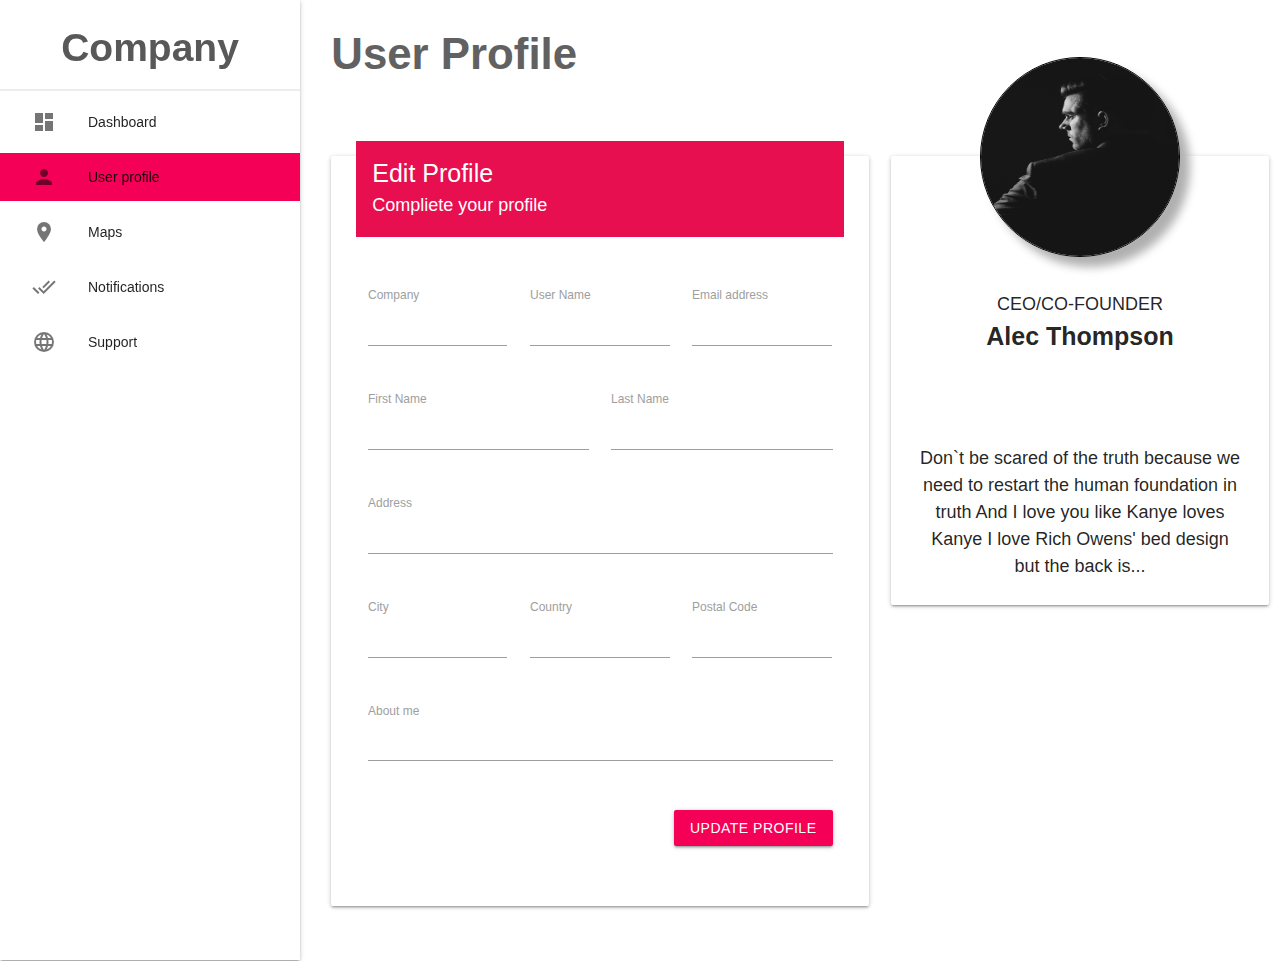
==== index2.html @ bf2321f1 "Add Main part" ====
<!DOCTYPE html>
<html lang="en">

<head>
    <meta charset="UTF-8">
    <meta http-equiv="X-UA-Compatible" content="IE=edge">
    <meta name="viewport" content="width=device-width, initial-scale=1.0">
    <title>User_Profile</title>
    <link rel="stylesheet" href="https://cdnjs.cloudflare.com/ajax/libs/materialize/1.0.0/css/materialize.min.css">
    <link href="https://fonts.googleapis.com/icon?family=Material+Icons" rel="stylesheet">
    <link rel="stylesheet" href="./style.css">
</head>

<body>
    <main>
        <div class="row">
            <div class="col m3 l3">
                <ul id="slide-out" class="sidenav sidenav-fixed show-on-medium-and-up">
                    <li class="caption">Company</li>
                    <li><a href="./index.html"><i class="material-icons">dashboard</i>Dashboard</a></li>
                    <li class="active pink accent-3"><a href="./index2.html"><i class="material-icons">person</i>User
                            profile</a></li>
                    <li><a href="#!"><i class="material-icons">location_on</i>Maps</a></li>
                    <li><a href="#!"><i class="material-icons">done_all</i>Notifications</a></li>
                    <li><a href="#!"><i class="material-icons">language</i>Support</a></li>
                </ul>
                <a href="#" data-target="slide-out"
                    class="sidenav-trigger grey-text show-on-medium-and-down hide-on-large-only"><i
                        class="material-icons medium">menu</i></a>
            </div>
            <div class="col s12 m12 l12">
                <div class="row">
                    <div class="col s12 m12 l12">
                        <h3 class="grey-text text-darken-2">User Profile</h3>
                    </div>
                </div>
                <div class="row d-flex-reverse">
                    <div class="col s12 m12 l7">
                        <div class="card card-info">
                            <div class="card-content">
                                <span class="card-title title8"><p class="fs-2 white-text">Edit Profile</p><p class="fs-1 white-text">Compliete your profile</p></span>
                                <form class="col s12">
                                    <div class="row">
                                      <div class="input-field col s4">
                                        <input placeholder="" id="company" type="text" class="validate">
                                        <label for="company">Company</label>
                                      </div>
                                      <div class="input-field col s4">
                                        <input placeholder="" id="user_name" type="text" class="validate">
                                        <label for="user_name">User Name</label>
                                      </div>
                                      <div class="input-field col s4">
                                        <input placeholder="" id="e-mail" type="email" class="validate">
                                        <label for="e-mail">Email address</label>
                                      </div>
                                    </div>
                                    <div class="row">
                                      <div class="input-field col s6">
                                          <input placeholder="" id="first_name" type="text" class="validate">
                                          <label for="first_name">First Name</label>
                                      </div>
                                      <div class="input-field col s6">
                                        <input placeholder="" id="last_name" type="text" class="validate">
                                        <label for="last_name">Last Name</label>
                                    </div>
                                    </div>
                                    <div class="row">
                                        <div class="input-field col s12">
                                            <input placeholder="" id="address" type="text" class="validate">
                                            <label for="address">Address</label>
                                        </div>
                                    </div>
                                    <div class="row">
                                        <div class="input-field col s4">
                                          <input placeholder="" id="city" type="text" class="validate">
                                          <label for="city">City</label>
                                        </div>
                                        <div class="input-field col s4">
                                          <input placeholder="" id="country" type="text" class="validate">
                                          <label for="country">Country</label>
                                        </div>
                                        <div class="input-field col s4">
                                          <input placeholder="" id="code" type="text" class="validate">
                                          <label for="code">Postal Code</label>
                                        </div>
                                      </div>
                                      <div class="row">
                                        <div class="input-field col s12">
                                          <textarea placeholder="" id="textarea1" class="materialize-textarea" ></textarea>
                                          <label for="textarea1">About me</label>
                                        </div>
                                      </div>
                                      <a class="waves-effect waves-light btn right pink accent-3">UPDATE PROFILE</a>
                                </form>
                            </div>
                            </div>
                    </div>
                    <div class="col s12 m12 l5">
                        <div class="card card-profile">
                            <div class="card-image">
                                <img src="./drew-hays-Kt8eGw8_S8Y-unsplash.jpg">
                            </div>
                            <div class="card-content">
                                <div class="name">
                                    <p class="fs-1">CEO/CO-FOUNDER</p>
                                    <p class="fs-2 fw-600">Alec Thompson</p>
                                </div>
                                <p class="fs-1 center-align">Don`t be scared of the truth because we need to restart the human foundation in truth
                                    And I love you like Kanye loves Kanye I love Rich Owens' bed design but the back
                                    is...</p>
                            </div>
                        </div>

                    </div>
                </div>






            </div>
        </div>
    </main>




    <script src="https://cdnjs.cloudflare.com/ajax/libs/materialize/1.0.0/js/materialize.min.js"></script>
    <script src="./nav.js"></script>
</body>

</html>
---- style.css ----
*{
    padding: 0;
    margin: 0;
}
header, main, footer {
    padding-left: 320px;
}
@media only screen and (max-width : 992px) {
    header, main, footer {
      padding-left: 0px;
    }
}
@media (max-width: 992px){
    .d-flex-reverse{
        display: flex;
        flex-direction: column-reverse;
    }
    .card-profile{
        margin-top: 50px;
    }
    .card-info{
        margin-top: 50px;
    }
}
.w-100{
    width: 100%;
}
.w-90{
    width: 90%;
}
.w-75{
    width: 75%;
}
.d-flex{
    display: flex;
    align-items: center;
}
.d-flex-between{
    display: flex;
    align-items: center;
    justify-content: space-between;
}
li.caption{
    display: flex;
    justify-content: center;
    font-size: 39px;
    font-weight: 600;
    padding-top: 17px;
    padding-bottom: 17px;
    border-bottom: 2px solid rgba(192, 192, 192, 0.293);
    color: rgb(88, 88, 88);
}
#slide-out li{
    margin-top: 7px;
    margin-bottom: 7px;
}
h3{
    margin-bottom: 50px;
    font-weight: 600;
}
.card{
    padding: 1px;
}
.title1{
    padding: 17px;
    border: 1px solid rgb(1, 164, 1);
    background-color:rgb(1, 164, 1);
    position: relative;
    top: -40px;
    left: -10px;
}
.title2{
    padding: 17px;
    border: 1px solid rgb(255, 200, 0);
    background-color:  rgb(255, 200, 0);
    position: relative;
    top: -40px;
    left: -10px;
}
.title3{
    padding: 17px;
    border: 1px solid rgb(0, 0, 193);
    background-color: rgb(0, 0, 193);
    position: relative;
    top: -40px;
    left: -10px;
}
.title4{
    padding: 17px;
    border: 1px solid  rgb(220, 25, 90);
    background-color: rgb(220, 25, 90);
    position: relative;
    top: -40px;
    left: -10px;
}
.title5{
    padding: 15px;
    border: 1px solid rgb(1, 164, 1);
    background-color:rgb(1, 164, 1);
    position: relative;
    top: -40px;
    left: 0px;
}
.title6{
    padding: 15px;
    border: 1px solid rgb(255, 200, 0);
    background-color:  rgb(255, 200, 0);
    position: relative;
    top: -40px;
    left: 0px;
}
.title7{
    padding: 15px;
    border: 1px solid rgb(0, 0, 193);
    background-color: rgb(0, 0, 193);
    position: relative;
    top: -40px;
    left: 0px;
}
.title8{
    padding: 15px;
    border: 1px solid rgb(231, 15, 80);
    background-color: rgb(231, 15, 80);
    position: relative;
    top: -40px;
    left: 0px;
}
.title5 img,
.title6 img,
.title7 img{
    width: 100%;
}
.card-footer{
    border-top: 1px solid silver;
    padding: 5px;
    display: flex;
    align-items: center;
}
.card-footer a > span{
    padding-left: 5px;
    padding-right: 5px;
}

nav{
    background-color:  rgb(255, 200, 0);
    position: relative;
    top: -40px;
    padding-left: 30px;
}
.p-left{
    padding-left: 50px;
}
.p-right{
    padding-right: 50px;
}
.fs-1{
    font-size: 18px;
}
.fs-2{
    font-size: 25px;
}
.fw-600{
    font-weight: 600;
}
.p-foot{
    padding-left: 15px;
    padding-right: 15px;
}
/* .card-profile{
    margin-top: 50px;
} */
.card-info{
    height: 750px;
}
.card-image{
    width: 200px;
    height: 200px;
    margin: 0 auto;
    overflow: hidden;
    border: 1px solid black;
    border-radius: 50%;
    position: relative;
    top: -100px;
    box-shadow: 10px 10px 10px rgb(176, 176, 176);
}
.card-image img{
    border-radius: 50%;
    width: 100%;
    max-width: 100%;
    height: 100%;
    margin: 0 auto;
}
.name{
    display: flex;
    flex-direction: column;
    align-items: center;
    position: relative;
    top: -90px;
}
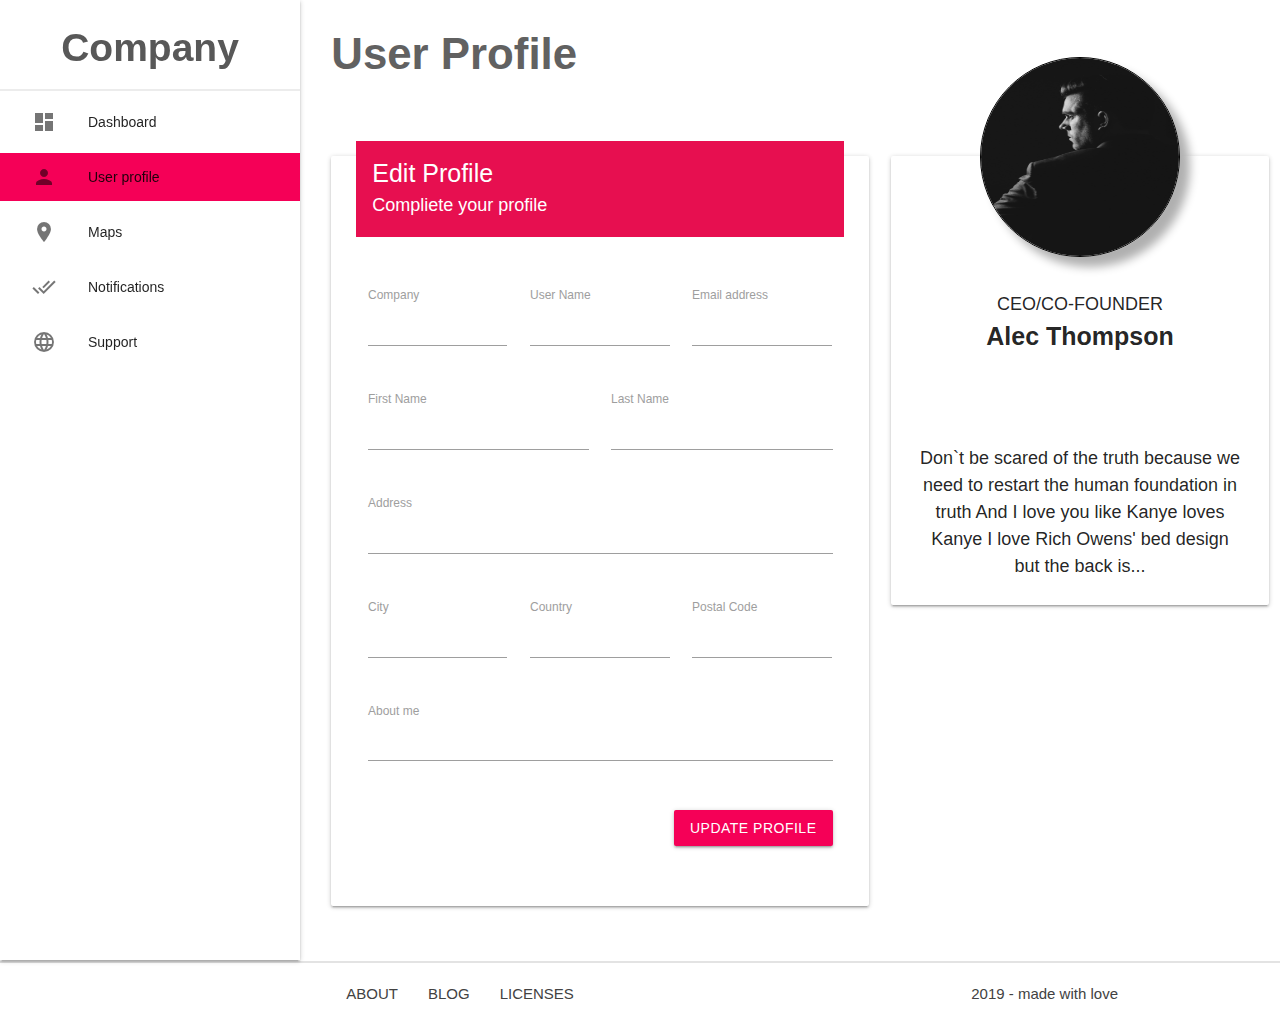
==== commit ce6ec53b: "Finish index2.html" ====
--- a/index2.html
+++ b/index2.html
@@ -113,18 +113,25 @@
 
                     </div>
                 </div>
-
-
-
-
-
-
             </div>
         </div>
     </main>
-
-
-
+    <footer class="page-footer transparent">
+        <div>
+          <div class="row">
+            <div class="col s6 m6 l8">
+              <ul class="d-flex">
+                <li class="p-foot"><a class="grey-text text-darken-3" href="#!">ABOUT</a></li>
+                <li class="p-foot"><a class="grey-text text-darken-3" href="#!">BLOG</a></li>
+                <li class="p-foot"><a class="grey-text text-darken-3" href="#!">LICENSES</a></li>
+              </ul>
+            </div>
+            <div class="col s4 m4 l4">
+                <p class="grey-text text-darken-3">2019 - made with love</p>
+            </div>
+          </div>
+        </div>
+    </footer>
 
     <script src="https://cdnjs.cloudflare.com/ajax/libs/materialize/1.0.0/js/materialize.min.js"></script>
     <script src="./nav.js"></script>
--- a/style.css
+++ b/style.css
@@ -166,9 +166,6 @@
     padding-left: 15px;
     padding-right: 15px;
 }
-/* .card-profile{
-    margin-top: 50px;
-} */
 .card-info{
     height: 750px;
 }
@@ -196,4 +193,7 @@
     align-items: center;
     position: relative;
     top: -90px;
+}
+footer{
+    border-top: 2px solid rgba(128, 128, 128, 0.219);
 }